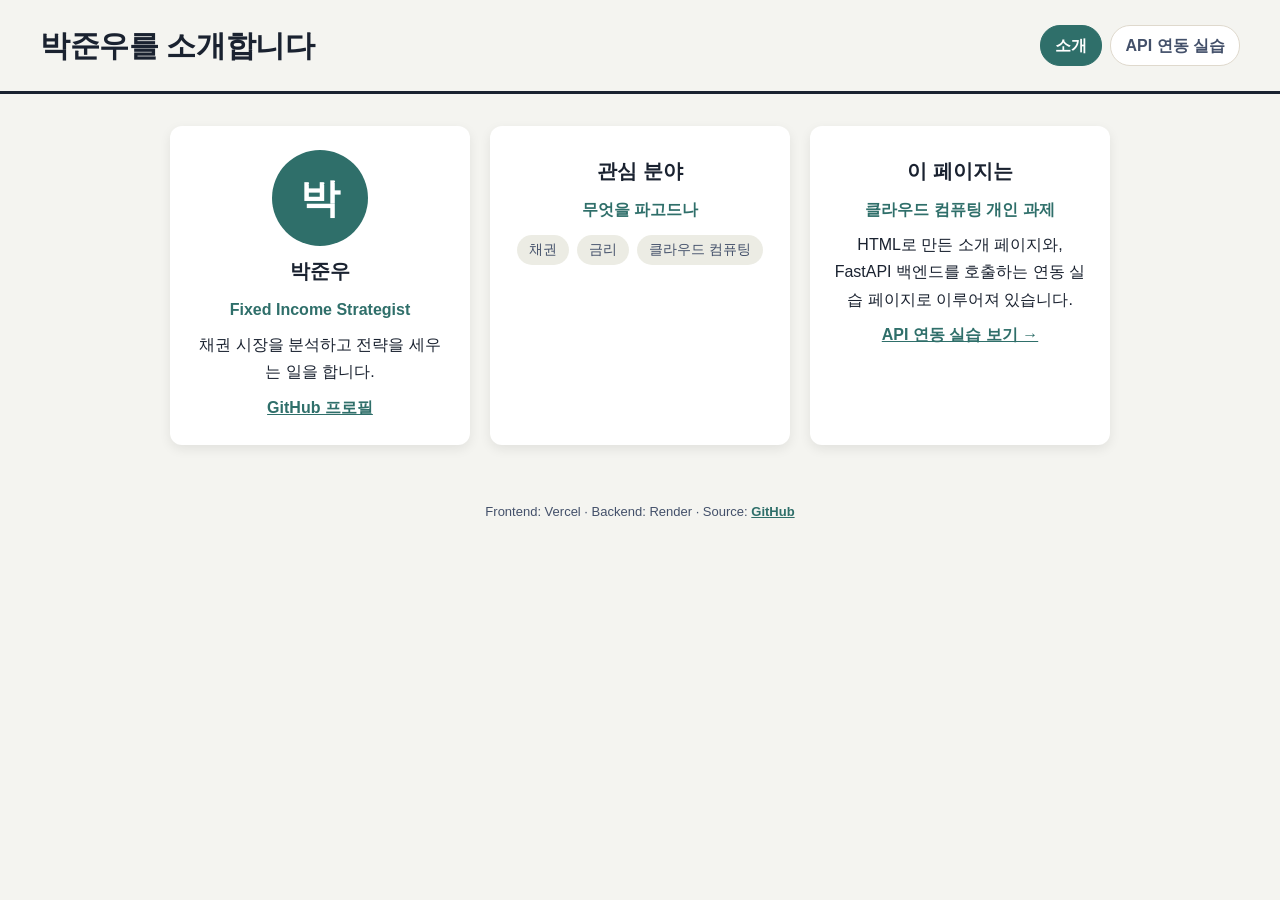
==== frontend/index.html @ 75bd5c44 "feat(frontend): 개인 소개 페이지 - index.html: 헤더·내비게이션, 카드 3장(프로필/관심 분야/페이지 소개) - css/style.css: 두 페이지 공용 " ====
<!DOCTYPE html>
<html lang="ko">
<head>
  <meta charset="UTF-8">
  <meta name="viewport" content="width=device-width, initial-scale=1.0">
  <title>박준우 — 개인 소개</title>
  <meta name="description" content="박준우의 개인 소개 페이지">
  <link rel="stylesheet" href="css/style.css">
</head>
<body>
  <header class="site-header">
    <h1>박준우를 소개합니다</h1>
    <nav aria-label="페이지 이동">
      <a href="index.html" aria-current="page">소개</a>
      <a href="demo.html">API 연동 실습</a>
    </nav>
  </header>

  <!-- TODO: 아래 소개 내용은 모두 임시 문구입니다. 나중에 본인 내용으로 교체하세요. -->
  <main class="cards">

    <article class="card">
      <div class="avatar" aria-hidden="true">박</div>
      <h2>박준우</h2>
      <p class="role">Fixed Income Strategist</p>
      <p>채권 시장을 분석하고 전략을 세우는 일을 합니다.</p>
      <a href="https://github.com/junoopark">GitHub 프로필</a>
    </article>

    <article class="card">
      <h2>관심 분야</h2>
      <p class="role">무엇을 파고드나</p>
      <ul class="tags">
        <li>채권</li>
        <li>금리</li>
        <li>클라우드 컴퓨팅</li>
      </ul>
    </article>

    <article class="card">
      <h2>이 페이지는</h2>
      <p class="role">클라우드 컴퓨팅 개인 과제</p>
      <p>HTML로 만든 소개 페이지와, FastAPI 백엔드를 호출하는 연동 실습 페이지로 이루어져 있습니다.</p>
      <a href="demo.html">API 연동 실습 보기 →</a>
    </article>

  </main>

  <footer class="site-footer">
    <p>Frontend: Vercel · Backend: Render · Source: <a href="https://github.com/junoopark/mypage">GitHub</a></p>
  </footer>
</body>
</html>
---- frontend/css/style.css ----
/* 두 페이지(index.html, demo.html) 공용 스타일 */
* { box-sizing: border-box; margin: 0; }

:root {
  --brand: #2f6f6a;
  --brand-dark: #24564f;
  --bg: #f4f4f0;
  --ink: #1a2230;
  --ink-soft: #43506a;
  --card-bg: #ffffff;
  --line: #dfd9cd;
}

body {
  font-family: "Pretendard", -apple-system, BlinkMacSystemFont, "Malgun Gothic",
               "Apple SD Gothic Neo", "Noto Sans KR", sans-serif;
  background: var(--bg);
  color: var(--ink);
  line-height: 1.7;
}

a { color: var(--brand); font-weight: 600; }
a:hover { color: var(--brand-dark); }

/* 헤더 + 내비게이션 */
.site-header {
  display: flex;
  justify-content: space-between;
  align-items: center;
  flex-wrap: wrap;
  gap: 12px;
  padding: 20px 40px;
  border-bottom: 3px solid var(--ink);
}
.site-header h1 { font-size: clamp(22px, 4vw, 30px); letter-spacing: -0.4px; }
.site-header nav { display: flex; gap: 8px; }
.site-header nav a {
  padding: 6px 14px;
  border-radius: 20px;
  text-decoration: none;
  color: var(--ink-soft);
  border: 1px solid var(--line);
  background: var(--card-bg);
}
.site-header nav a:hover { border-color: var(--brand); color: var(--brand); }
.site-header nav a[aria-current="page"] {
  background: var(--brand);
  border-color: var(--brand);
  color: #fff;
}

/* 카드 */
.cards {
  display: flex;
  gap: 20px;
  flex-wrap: wrap;
  justify-content: center;
  align-items: stretch;
  padding: 32px 20px;
  max-width: 1100px;
  margin: 0 auto;
}
.card {
  background: var(--card-bg);
  border-radius: 12px;
  padding: 24px;
  width: 300px;
  text-align: center;
  box-shadow: 0 4px 12px rgba(0, 0, 0, 0.08);
  transition: transform 0.2s;
}
.card:hover { transform: translateY(-6px); }
.card h2 { font-size: 20px; margin: 4px 0; }
.card p { margin: 8px 0; }
.card .role { color: var(--brand); font-weight: 700; }

/* 프로필 이니셜 아바타 (이미지 없이 원형으로 표시) */
.avatar {
  width: 96px;
  height: 96px;
  margin: 0 auto 8px;
  border-radius: 50%;
  background: var(--brand);
  color: #fff;
  font-size: 40px;
  font-weight: 700;
  display: flex;
  align-items: center;
  justify-content: center;
}

/* 관심 분야 태그 */
.tags {
  list-style: none;
  padding: 0;
  margin-top: 12px;
  display: flex;
  gap: 8px;
  flex-wrap: wrap;
  justify-content: center;
}
.tags li {
  padding: 3px 12px;
  border-radius: 16px;
  background: #ecece4;
  color: var(--ink-soft);
  font-size: 14px;
}

/* 푸터 */
.site-footer {
  text-align: center;
  padding: 24px 20px 40px;
  font-size: 13px;
  color: var(--ink-soft);
}

@media (max-width: 600px) {
  .site-header { padding: 16px 20px; }
  .card { width: 100%; }
}
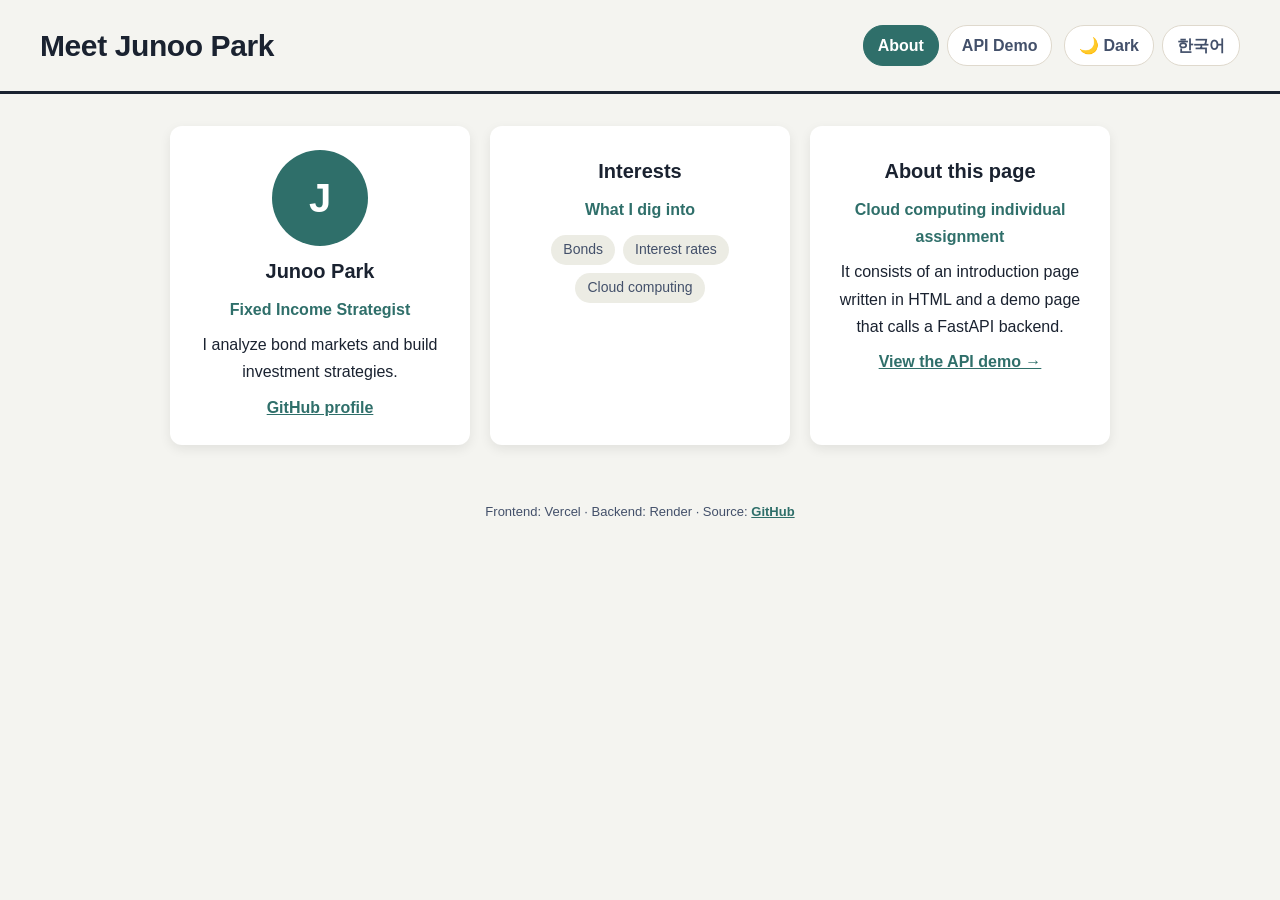
==== commit 3e28673c: "feat(frontend): 다크모드와 한국어/English 전환 - 색상을 CSS 변수(토큰)로 바꾸고 data-theme 로 라이트/다크 전환   (저장된 선택 → OS 설정 " ====
--- a/frontend/index.html
+++ b/frontend/index.html
@@ -3,45 +3,53 @@
 <head>
   <meta charset="UTF-8">
   <meta name="viewport" content="width=device-width, initial-scale=1.0">
-  <title>박준우 — 개인 소개</title>
-  <meta name="description" content="박준우의 개인 소개 페이지">
+  <title data-i18n="index.title">박준우 — 개인 소개</title>
+  <meta name="description" content="박준우의 개인 소개 페이지" data-i18n-attr="content:index.desc">
+  <script src="js/theme-init.js"></script>
   <link rel="stylesheet" href="css/style.css">
 </head>
 <body>
   <header class="site-header">
-    <h1>박준우를 소개합니다</h1>
-    <nav aria-label="페이지 이동">
-      <a href="index.html" aria-current="page">소개</a>
-      <a href="demo.html">API 연동 실습</a>
-    </nav>
+    <h1 data-i18n="index.h1">박준우를 소개합니다</h1>
+    <div class="header-right">
+      <nav aria-label="페이지 이동" data-i18n-attr="aria-label:nav.aria">
+        <a href="index.html" aria-current="page" data-i18n="nav.home">소개</a>
+        <a href="demo.html" data-i18n="nav.demo">API 연동 실습</a>
+      </nav>
+      <div class="controls">
+        <button id="theme-btn" type="button"><span class="ico" aria-hidden="true"></span><span class="lbl"></span></button>
+        <button id="lang-btn" type="button" data-i18n="lang.other" data-i18n-attr="aria-label:lang.aria">EN</button>
+      </div>
+    </div>
   </header>
 
-  <!-- TODO: 아래 소개 내용은 모두 임시 문구입니다. 나중에 본인 내용으로 교체하세요. -->
+  <!-- TODO: 아래 소개 내용은 모두 임시 문구입니다. 나중에 본인 내용으로 교체하세요.
+       (한국어는 이 파일에, English 는 js/i18n.js 에 있습니다.) -->
   <main class="cards">
 
     <article class="card">
-      <div class="avatar" aria-hidden="true">박</div>
-      <h2>박준우</h2>
+      <div class="avatar" aria-hidden="true" data-i18n="index.avatar">박</div>
+      <h2 data-i18n="index.name">박준우</h2>
       <p class="role">Fixed Income Strategist</p>
-      <p>채권 시장을 분석하고 전략을 세우는 일을 합니다.</p>
-      <a href="https://github.com/junoopark">GitHub 프로필</a>
+      <p data-i18n="index.intro">채권 시장을 분석하고 전략을 세우는 일을 합니다.</p>
+      <a href="https://github.com/junoopark" data-i18n="index.github">GitHub 프로필</a>
     </article>
 
     <article class="card">
-      <h2>관심 분야</h2>
-      <p class="role">무엇을 파고드나</p>
+      <h2 data-i18n="index.interests.title">관심 분야</h2>
+      <p class="role" data-i18n="index.interests.sub">무엇을 파고드나</p>
       <ul class="tags">
-        <li>채권</li>
-        <li>금리</li>
-        <li>클라우드 컴퓨팅</li>
+        <li data-i18n="index.interests.bond">채권</li>
+        <li data-i18n="index.interests.rate">금리</li>
+        <li data-i18n="index.interests.cloud">클라우드 컴퓨팅</li>
       </ul>
     </article>
 
     <article class="card">
-      <h2>이 페이지는</h2>
-      <p class="role">클라우드 컴퓨팅 개인 과제</p>
-      <p>HTML로 만든 소개 페이지와, FastAPI 백엔드를 호출하는 연동 실습 페이지로 이루어져 있습니다.</p>
-      <a href="demo.html">API 연동 실습 보기 →</a>
+      <h2 data-i18n="index.about.title">이 페이지는</h2>
+      <p class="role" data-i18n="index.about.sub">클라우드 컴퓨팅 개인 과제</p>
+      <p data-i18n="index.about.text">HTML로 만든 소개 페이지와, FastAPI 백엔드를 호출하는 연동 실습 페이지로 이루어져 있습니다.</p>
+      <a href="demo.html" data-i18n="index.about.link">API 연동 실습 보기 →</a>
     </article>
 
   </main>
@@ -49,5 +57,8 @@
   <footer class="site-footer">
     <p>Frontend: Vercel · Backend: Render · Source: <a href="https://github.com/junoopark/mypage">GitHub</a></p>
   </footer>
+
+  <script src="js/i18n.js"></script>
+  <script src="js/main.js"></script>
 </body>
 </html>
--- a/frontend/css/style.css
+++ b/frontend/css/style.css
@@ -1,14 +1,52 @@
 /* 두 페이지(index.html, demo.html) 공용 스타일 */
 * { box-sizing: border-box; margin: 0; }
 
+/* ── 색상 토큰: 라이트(기본) ─────────────────────────── */
 :root {
-  --brand: #2f6f6a;
-  --brand-dark: #24564f;
+  color-scheme: light;
   --bg: #f4f4f0;
   --ink: #1a2230;
   --ink-soft: #43506a;
   --card-bg: #ffffff;
   --line: #dfd9cd;
+  --brand: #2f6f6a;
+  --brand-hover: #24564f;
+  --on-brand: #ffffff;       /* brand 색 배경 위의 글자색 */
+  --chip-bg: #ecece4;
+  --chip-hover: #dfdfd4;
+  --input-bg: #ffffff;
+  --shadow: rgba(0, 0, 0, 0.08);
+  --loading-bg: #fdf3e7;
+  --loading-line: #e0a86a;
+  --ok-bg: #eef4f3;
+  --err-bg: #fbe9e3;
+  --err-line: #b4532a;
+  --err-ink: #7a2f12;
+  --out-bg: #12161f;
+}
+
+/* ── 색상 토큰: 다크 (theme-init.js / main.js 가 data-theme 을 정한다) ── */
+:root[data-theme="dark"] {
+  color-scheme: dark;
+  --bg: #12151a;
+  --ink: #e8eaee;
+  --ink-soft: #a3adbd;
+  --card-bg: #1c2128;
+  --line: #333b47;
+  --brand: #6cc4bb;
+  --brand-hover: #8fd6cf;
+  --on-brand: #0d1a19;
+  --chip-bg: #2a313c;
+  --chip-hover: #364050;
+  --input-bg: #12151a;
+  --shadow: rgba(0, 0, 0, 0.45);
+  --loading-bg: #33291a;
+  --loading-line: #b8874a;
+  --ok-bg: #17302d;
+  --err-bg: #3a1f18;
+  --err-line: #e08a6a;
+  --err-ink: #f5c6b5;
+  --out-bg: #0a0d12;
 }
 
 body {
@@ -17,12 +55,13 @@
   background: var(--bg);
   color: var(--ink);
   line-height: 1.7;
+  transition: background-color 0.2s, color 0.2s;
 }
 
 a { color: var(--brand); font-weight: 600; }
-a:hover { color: var(--brand-dark); }
-
-/* 헤더 + 내비게이션 */
+a:hover { color: var(--brand-hover); }
+
+/* 헤더 + 내비게이션 + 테마/언어 버튼 */
 .site-header {
   display: flex;
   justify-content: space-between;
@@ -33,20 +72,35 @@
   border-bottom: 3px solid var(--ink);
 }
 .site-header h1 { font-size: clamp(22px, 4vw, 30px); letter-spacing: -0.4px; }
+.header-right { display: flex; align-items: center; gap: 12px; flex-wrap: wrap; }
 .site-header nav { display: flex; gap: 8px; }
-.site-header nav a {
+.site-header nav a,
+.controls button {
   padding: 6px 14px;
   border-radius: 20px;
   text-decoration: none;
   color: var(--ink-soft);
   border: 1px solid var(--line);
   background: var(--card-bg);
-}
-.site-header nav a:hover { border-color: var(--brand); color: var(--brand); }
+  font: inherit;
+  font-weight: 600;
+  line-height: 1.7;
+  cursor: pointer;
+}
+.site-header nav a:hover,
+.controls button:hover { border-color: var(--brand); color: var(--brand); background: var(--card-bg); }
 .site-header nav a[aria-current="page"] {
   background: var(--brand);
   border-color: var(--brand);
-  color: #fff;
+  color: var(--on-brand);
+}
+.controls { display: flex; gap: 8px; }
+.controls .ico { margin-right: 4px; }
+
+/* 키보드 이동 시 포커스 표시 */
+a:focus-visible, button:focus-visible, input:focus-visible, textarea:focus-visible {
+  outline: 2px solid var(--brand);
+  outline-offset: 2px;
 }
 
 /* 카드 */
@@ -66,8 +120,8 @@
   padding: 24px;
   width: 300px;
   text-align: center;
-  box-shadow: 0 4px 12px rgba(0, 0, 0, 0.08);
-  transition: transform 0.2s;
+  box-shadow: 0 4px 12px var(--shadow);
+  transition: transform 0.2s, background-color 0.2s;
 }
 .card:hover { transform: translateY(-6px); }
 .card h2 { font-size: 20px; margin: 4px 0; }
@@ -81,7 +135,7 @@
   margin: 0 auto 8px;
   border-radius: 50%;
   background: var(--brand);
-  color: #fff;
+  color: var(--on-brand);
   font-size: 40px;
   font-weight: 700;
   display: flex;
@@ -102,10 +156,106 @@
 .tags li {
   padding: 3px 12px;
   border-radius: 16px;
-  background: #ecece4;
+  background: var(--chip-bg);
   color: var(--ink-soft);
   font-size: 14px;
 }
+
+/* ── API 연동 실습 페이지 (demo.html) ─────────────────── */
+.page { max-width: 760px; margin: 0 auto; padding: 28px 20px 8px; }
+.lead { margin-bottom: 8px; }
+.endpoint { font-size: 14px; color: var(--ink-soft); word-break: break-all; }
+code {
+  font-family: "JetBrains Mono", Consolas, monospace;
+  background: var(--chip-bg);
+  padding: 1px 6px;
+  border-radius: 5px;
+  font-size: 0.9em;
+}
+
+.status {
+  position: sticky;
+  top: 0;
+  z-index: 1;
+  margin: 16px 0;
+  padding: 10px 14px;
+  border-radius: 8px;
+  border-left: 4px solid var(--line);
+  background: var(--card-bg);
+  font-size: 14px;
+}
+.status.loading { border-color: var(--loading-line); background: var(--loading-bg); }
+.status.ok      { border-color: var(--brand); background: var(--ok-bg); }
+.status.error   { border-color: var(--err-line); background: var(--err-bg); color: var(--err-ink); }
+
+.panel {
+  background: var(--card-bg);
+  border-radius: 12px;
+  padding: 20px 24px;
+  margin: 16px 0;
+  box-shadow: 0 4px 12px var(--shadow);
+  transition: background-color 0.2s;
+}
+.panel h2 { font-size: 18px; margin-bottom: 12px; }
+.method {
+  margin-left: 6px;
+  font-family: "JetBrains Mono", Consolas, monospace;
+  font-size: 12px;
+  font-weight: 600;
+  color: var(--brand);
+  background: var(--ok-bg);
+  padding: 2px 8px;
+  border-radius: 6px;
+  white-space: nowrap;
+}
+
+.panel button, .panel form button {
+  font: inherit;
+  font-weight: 600;
+  padding: 8px 18px;
+  border: 0;
+  border-radius: 8px;
+  background: var(--brand);
+  color: var(--on-brand);
+  cursor: pointer;
+}
+.panel button:hover { background: var(--brand-hover); }
+.panel button.secondary { background: var(--chip-bg); color: var(--ink); }
+.panel button.secondary:hover { background: var(--chip-hover); }
+
+.out {
+  margin-top: 12px;
+  padding: 12px 14px;
+  background: var(--out-bg);
+  color: #e6e6e6;
+  border-radius: 9px;
+  font-family: "JetBrains Mono", Consolas, monospace;
+  font-size: 13px;
+  line-height: 1.6;
+  overflow-x: auto;
+  white-space: pre-wrap;
+}
+
+form label { display: block; margin: 10px 0 4px; font-size: 14px; font-weight: 600; }
+form input, form textarea {
+  width: 100%;
+  font: inherit;
+  padding: 8px 10px;
+  border: 1px solid var(--line);
+  border-radius: 8px;
+  background: var(--input-bg);
+  color: var(--ink);
+}
+form input:focus, form textarea:focus { border-color: var(--brand); }
+form .row { display: flex; gap: 8px; margin-top: 12px; }
+
+.guestbook { list-style: none; padding: 0; margin-top: 16px; }
+.guestbook li { padding: 12px 0; border-top: 1px solid var(--line); }
+.guestbook .gb-head { display: flex; justify-content: space-between; gap: 8px; flex-wrap: wrap; }
+.guestbook time { font-size: 12px; color: var(--ink-soft); }
+.guestbook p { margin: 4px 0 0; word-break: break-word; }
+.guestbook .empty { color: var(--ink-soft); text-align: center; }
+.hint { margin-top: 12px; font-size: 13px; color: var(--ink-soft); }
 
 /* 푸터 */
 .site-footer {
@@ -119,3 +269,7 @@
   .site-header { padding: 16px 20px; }
   .card { width: 100%; }
 }
+
+@media (prefers-reduced-motion: reduce) {
+  * { transition: none !important; }
+}
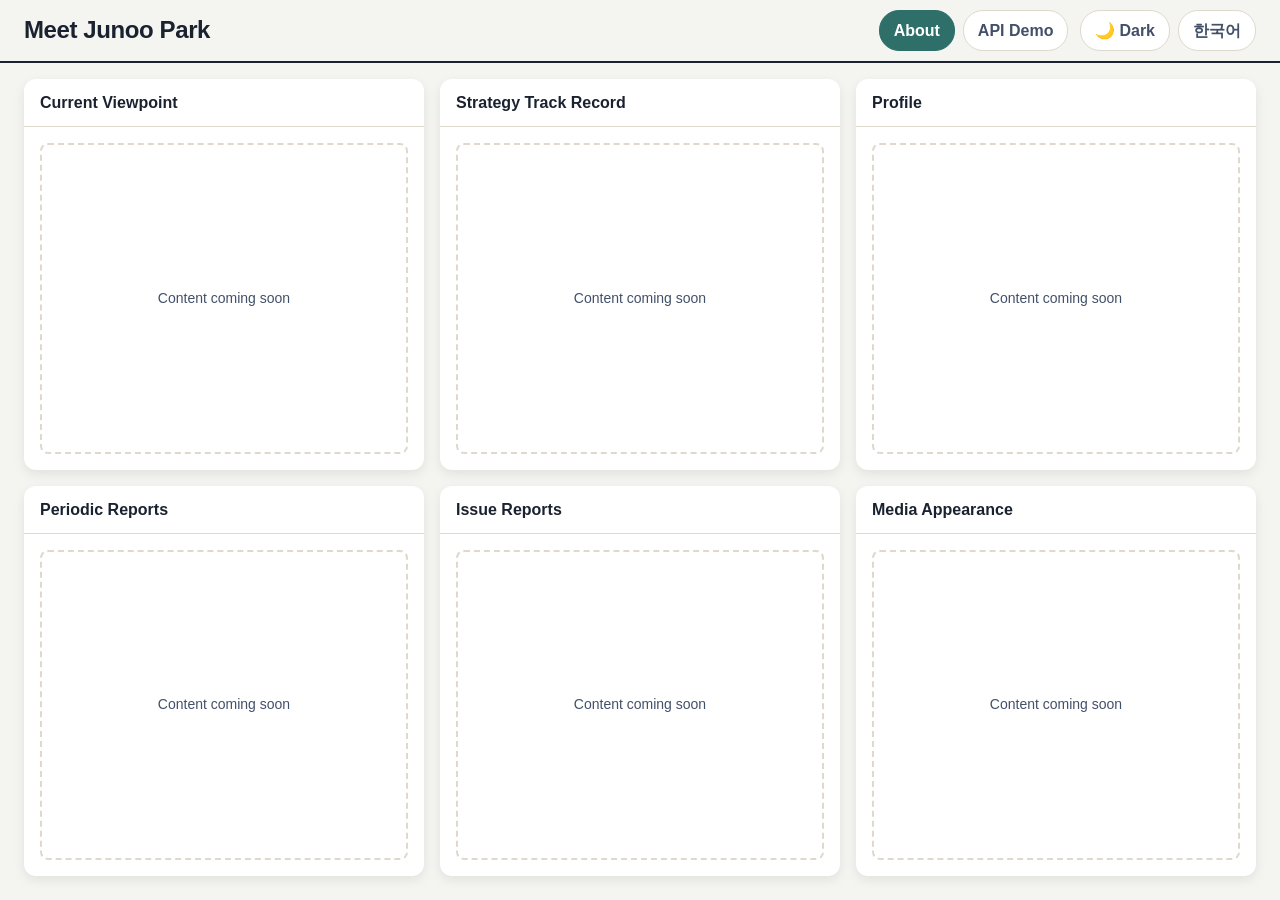
==== commit 125f0200: "feat(frontend): 소개 페이지 3x2 타일 틀과 DB 폴더 구조 - index.html: 한 화면에 담기는 6개 타일 틀 (식별자 viewpoint/strategy/  " ====
--- a/frontend/index.html
+++ b/frontend/index.html
@@ -8,7 +8,7 @@
   <script src="js/theme-init.js"></script>
   <link rel="stylesheet" href="css/style.css">
 </head>
-<body>
+<body class="frame">
   <header class="site-header">
     <h1 data-i18n="index.h1">박준우를 소개합니다</h1>
     <div class="header-right">
@@ -23,40 +23,46 @@
     </div>
   </header>
 
-  <!-- TODO: 아래 소개 내용은 모두 임시 문구입니다. 나중에 본인 내용으로 교체하세요.
-       (한국어는 이 파일에, English 는 js/i18n.js 에 있습니다.) -->
-  <main class="cards">
+  <!--
+    한 화면에 담기는 3 x 2 타일 틀. 내용은 아직 비어 있다.
+    - 타일 식별자: viewpoint · strategy · profile · reports · issues · media (좌상단부터 가로 순서)
+    - 각 타일의 본문은 <div class="tile-body" data-tile="식별자"> 안에 채운다.
+    - 나중에 DB 데이터를 불러오는 경우에도 data-tile 요소를 렌더링 대상으로 쓴다.
+    - 제목·문구는 한국어는 여기, English 는 js/i18n.js 의 tile.<식별자>.* 키에 둔다.
+  -->
+  <main class="tiles">
 
-    <article class="card">
-      <div class="avatar" aria-hidden="true" data-i18n="index.avatar">박</div>
-      <h2 data-i18n="index.name">박준우</h2>
-      <p class="role">Fixed Income Strategist</p>
-      <p data-i18n="index.intro">채권 시장을 분석하고 전략을 세우는 일을 합니다.</p>
-      <a href="https://github.com/junoopark" data-i18n="index.github">GitHub 프로필</a>
-    </article>
+    <section class="tile" id="tile-viewpoint" aria-labelledby="tile-viewpoint-title">
+      <header class="tile-head"><h2 id="tile-viewpoint-title" data-i18n="tile.viewpoint.title">매크로 및 금리 전망</h2></header>
+      <div class="tile-body" data-tile="viewpoint"><p class="tile-placeholder" data-i18n="tile.placeholder">내용 준비 중</p></div>
+    </section>
 
-    <article class="card">
-      <h2 data-i18n="index.interests.title">관심 분야</h2>
-      <p class="role" data-i18n="index.interests.sub">무엇을 파고드나</p>
-      <ul class="tags">
-        <li data-i18n="index.interests.bond">채권</li>
-        <li data-i18n="index.interests.rate">금리</li>
-        <li data-i18n="index.interests.cloud">클라우드 컴퓨팅</li>
-      </ul>
-    </article>
+    <section class="tile" id="tile-strategy" aria-labelledby="tile-strategy-title">
+      <header class="tile-head"><h2 id="tile-strategy-title" data-i18n="tile.strategy.title">투자 전략 히스토리</h2></header>
+      <div class="tile-body" data-tile="strategy"><p class="tile-placeholder" data-i18n="tile.placeholder">내용 준비 중</p></div>
+    </section>
 
-    <article class="card">
-      <h2 data-i18n="index.about.title">이 페이지는</h2>
-      <p class="role" data-i18n="index.about.sub">클라우드 컴퓨팅 개인 과제</p>
-      <p data-i18n="index.about.text">HTML로 만든 소개 페이지와, FastAPI 백엔드를 호출하는 연동 실습 페이지로 이루어져 있습니다.</p>
-      <a href="demo.html" data-i18n="index.about.link">API 연동 실습 보기 →</a>
-    </article>
+    <section class="tile" id="tile-profile" aria-labelledby="tile-profile-title">
+      <header class="tile-head"><h2 id="tile-profile-title" data-i18n="tile.profile.title">프로필</h2></header>
+      <div class="tile-body" data-tile="profile"><p class="tile-placeholder" data-i18n="tile.placeholder">내용 준비 중</p></div>
+    </section>
+
+    <section class="tile" id="tile-reports" aria-labelledby="tile-reports-title">
+      <header class="tile-head"><h2 id="tile-reports-title" data-i18n="tile.reports.title">정기 보고서</h2></header>
+      <div class="tile-body" data-tile="reports"><p class="tile-placeholder" data-i18n="tile.placeholder">내용 준비 중</p></div>
+    </section>
+
+    <section class="tile" id="tile-issues" aria-labelledby="tile-issues-title">
+      <header class="tile-head"><h2 id="tile-issues-title" data-i18n="tile.issues.title">이슈 보고서</h2></header>
+      <div class="tile-body" data-tile="issues"><p class="tile-placeholder" data-i18n="tile.placeholder">내용 준비 중</p></div>
+    </section>
+
+    <section class="tile" id="tile-media" aria-labelledby="tile-media-title">
+      <header class="tile-head"><h2 id="tile-media-title" data-i18n="tile.media.title">언론/방송</h2></header>
+      <div class="tile-body" data-tile="media"><p class="tile-placeholder" data-i18n="tile.placeholder">내용 준비 중</p></div>
+    </section>
 
   </main>
-
-  <footer class="site-footer">
-    <p>Frontend: Vercel · Backend: Render · Source: <a href="https://github.com/junoopark/mypage">GitHub</a></p>
-  </footer>
 
   <script src="js/i18n.js"></script>
   <script src="js/main.js"></script>
--- a/frontend/css/style.css
+++ b/frontend/css/style.css
@@ -265,6 +265,63 @@
   color: var(--ink-soft);
 }
 
+/* ── 소개 페이지 틀: 한 화면에 3 x 2 타일 (index.html, body.frame) ── */
+body.frame {
+  height: 100vh;
+  height: 100dvh;            /* 모바일 주소창을 뺀 실제 화면 높이 */
+  display: flex;
+  flex-direction: column;
+  overflow: hidden;          /* 페이지 자체는 스크롤하지 않는다 */
+}
+.frame .site-header { flex: none; padding: 10px 24px; border-bottom-width: 2px; }
+.frame .site-header h1 { font-size: clamp(18px, 2.4vw, 24px); }
+
+.tiles {
+  flex: 1;
+  min-height: 0;             /* flex 자식이 내용 때문에 화면 밖으로 밀려나지 않게 한다 */
+  display: grid;
+  grid-template-columns: repeat(3, minmax(0, 1fr));
+  grid-template-rows: repeat(2, minmax(0, 1fr));
+  gap: 16px;
+  padding: 16px 24px 24px;
+}
+.tile {
+  min-height: 0;
+  display: flex;
+  flex-direction: column;
+  overflow: hidden;
+  background: var(--card-bg);
+  border-radius: 12px;
+  box-shadow: 0 4px 12px var(--shadow);
+  transition: background-color 0.2s;
+}
+.tile-head { flex: none; padding: 10px 16px; border-bottom: 1px solid var(--line); }
+.tile-head h2 { font-size: 16px; }
+.tile-body { flex: 1; min-height: 0; overflow: auto; padding: 16px; }   /* 내용이 넘치면 타일 안에서만 스크롤 */
+.tile-placeholder {
+  height: 100%;
+  min-height: 60px;
+  display: grid;
+  place-items: center;
+  border: 2px dashed var(--line);
+  border-radius: 8px;
+  color: var(--ink-soft);
+  font-size: 14px;
+}
+
+/* 화면이 낮으면(가로 모드 휴대폰 등) 억지로 맞추지 않고 스크롤을 허용한다 */
+@media (max-height: 520px) {
+  body.frame { height: auto; overflow: auto; }
+  .tiles { grid-template-rows: repeat(2, minmax(220px, 1fr)); }
+}
+
+/* 좁은 화면(휴대폰): 3 x 2 는 읽기 어려워 1열로 쌓고, 페이지를 스크롤한다 */
+@media (max-width: 720px) {
+  body.frame { height: auto; overflow: auto; }
+  .tiles { grid-template-columns: 1fr; grid-template-rows: none; grid-auto-rows: minmax(200px, auto); padding: 12px 16px 20px; }
+  .frame .site-header { padding: 10px 16px; }
+}
+
 @media (max-width: 600px) {
   .site-header { padding: 16px 20px; }
   .card { width: 100%; }
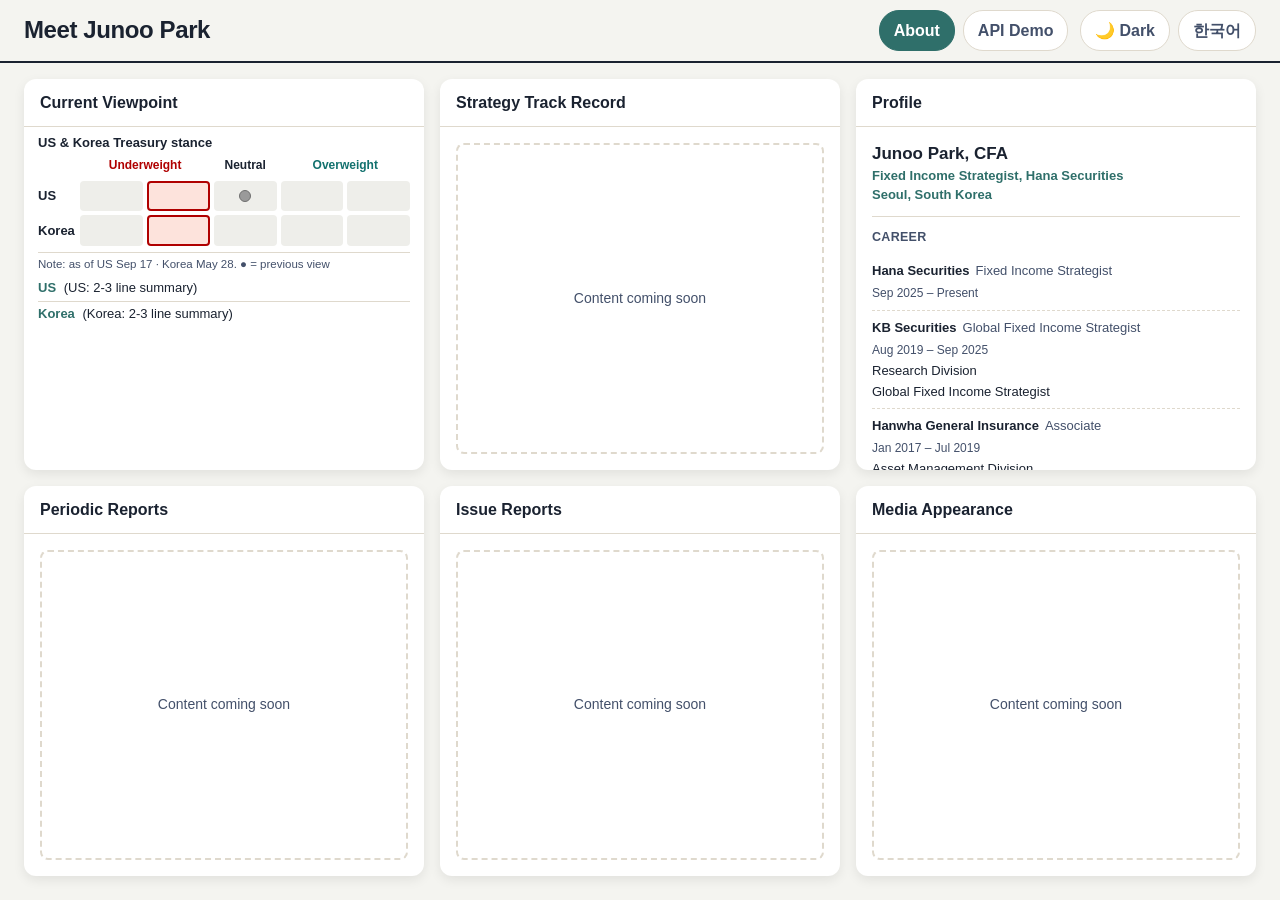
==== commit d044e4db: "feat(frontend): 매크로 및 금리 전망 · 프로필 타일 구현 매크로 및 금리 전망 (viewpoint) - 한미 국채 투자의견(-2~+2)을 표로 시각화, 시장별 자기 " ====
--- a/frontend/index.html
+++ b/frontend/index.html
@@ -66,5 +66,7 @@
 
   <script src="js/i18n.js"></script>
   <script src="js/main.js"></script>
+  <script src="js/viewpoint.js"></script>
+  <script src="js/profile.js"></script>
 </body>
 </html>
--- a/frontend/css/style.css
+++ b/frontend/css/style.css
@@ -23,6 +23,12 @@
   --err-line: #b4532a;
   --err-ink: #7a2f12;
   --out-bg: #12161f;
+  /* 투자의견 표: 축소(빨강) · 중립(회색) · 확대(청록) */
+  --neg: #b00000;  --neg-soft: #fde3dc;  --neg-strong: #ee9a8a;
+  --pos: #12716e;  --pos-soft: #d5eeec;  --pos-strong: #7cc9c4;
+  --neu: #4a5568;  --neu-soft: #e6e8ec;
+  --cell-bg: #eeeeea;
+  --dot: #9a9a9a;  --dot-line: #6f6f6f;
 }
 
 /* ── 색상 토큰: 다크 (theme-init.js / main.js 가 data-theme 을 정한다) ── */
@@ -47,6 +53,11 @@
   --err-line: #e08a6a;
   --err-ink: #f5c6b5;
   --out-bg: #0a0d12;
+  --neg: #ff8f7f;  --neg-soft: #47231e;  --neg-strong: #9a4437;
+  --pos: #62d3cb;  --pos-soft: #143735;  --pos-strong: #23736d;
+  --neu: #b7c0cf;  --neu-soft: #333b47;
+  --cell-bg: #2a313c;
+  --dot: #8b95a5;  --dot-line: #c2cad6;
 }
 
 body {
@@ -309,6 +320,96 @@
   font-size: 14px;
 }
 
+/* ── 「매크로 및 금리 전망」 타일 ─────────────────────── */
+.sr-only {                   /* 화면에는 안 보이고 스크린 리더만 읽는 글자 */
+  position: absolute;
+  width: 1px;
+  height: 1px;
+  overflow: hidden;
+  clip-path: inset(50%);
+  white-space: nowrap;
+}
+.tile-body[data-tile="viewpoint"] { display: flex; flex-direction: column; overflow: hidden; padding: 8px 14px 10px; }
+.viewpoint { flex: 1; min-height: 0; display: flex; flex-direction: column; gap: 2px; }
+.vp-title { flex: none; font-size: 13px; line-height: 1.3; }
+
+/* 투자의견 표: 열 5개(적극축소·축소·중립·확대·적극확대) x 행 2개(미국·한국) */
+/* border-spacing 이 표 바깥 가장자리에도 생기므로, 좌우로 같은 만큼 넓혀 다른 내용과 줄을 맞춘다 */
+.opinion { flex: none; table-layout: fixed; border-collapse: separate; border-spacing: 4px; margin: 0 -4px; width: calc(100% + 8px); }
+.opinion th, .opinion td { padding: 0; }
+.opinion thead th { font-size: 12px; font-weight: 700; text-align: center; line-height: 1.2; }
+.opinion thead th:first-child { width: 3.2em; }
+.opinion .group.neg { color: var(--neg); }
+.opinion .group.neu { color: var(--ink); }
+.opinion .group.pos { color: var(--pos); }
+.opinion .market { font-size: 13px; font-weight: 700; text-align: left; white-space: nowrap; }
+.opinion td {
+  position: relative;
+  height: clamp(20px, 3.4vh, 34px);
+  background: var(--cell-bg);
+  border: 2px solid transparent;
+  border-radius: 4px;
+}
+/* 현재 전망: 색 + 테두리. 적극(±2)은 채움을 더 진하게 */
+.opinion td.current.neg { border-color: var(--neg); background: var(--neg-soft); }
+.opinion td.current.pos { border-color: var(--pos); background: var(--pos-soft); }
+.opinion td.current.neu { border-color: var(--neu); background: var(--neu-soft); }
+.opinion td.current.neg.strong { background: var(--neg-strong); }
+.opinion td.current.pos.strong { background: var(--pos-strong); }
+/* 직전 전망: 회색 원 */
+.opinion .prev-dot {
+  position: absolute;
+  inset: 0;
+  margin: auto;
+  width: 12px;
+  height: 12px;
+  border-radius: 50%;
+  background: var(--dot);
+  border: 1px solid var(--dot-line);
+}
+.vp-note { flex: none; font-size: 11.5px; color: var(--ink-soft); border-top: 1px solid var(--line); padding-top: 3px; line-height: 1.4; }
+
+/* 시장별 핵심 코멘트: 표는 고정, 이 목록만 넘치면 타일 안에서 스크롤 */
+.comments { list-style: none; margin: 2px 0 0; padding: 0; flex: 1; min-height: 0; overflow: auto; font-size: 13px; line-height: 1.45; }
+.comments li { padding: 3px 0; border-top: 1px solid var(--line); }
+.comments li:first-child { border-top: 0; }
+.comments strong { margin-right: 4px; color: var(--brand); }
+
+/* ── 「프로필」 타일 ───────────────────────────────────── */
+/* 표(viewpoint)와 달리 내용이 길어질 수 있어, 일반 .tile-body 규칙대로
+   타일 전체가 세로로 스크롤된다(별도 overflow 규칙을 두지 않는다). */
+.profile-name { font-size: 17px; line-height: 1.3; }
+.profile-name p { margin: 0; }
+.profile-title { margin-top: 2px; font-size: 13px; font-weight: 700; color: var(--brand); line-height: 1.4; }
+.profile-title p { margin: 0; }
+.profile-bio { margin-top: 6px; font-size: 13px; line-height: 1.5; color: var(--ink-soft); }
+.profile-bio p { margin: 0; }
+.profile-bio p + p { margin-top: 2px; }
+
+.profile-section { margin-top: 12px; padding-top: 10px; border-top: 1px solid var(--line); }
+.profile-section h4 { font-size: 12.5px; font-weight: 700; letter-spacing: 0.3px; color: var(--ink-soft); text-transform: uppercase; }
+
+.profile-list { list-style: none; padding: 0; margin: 6px 0 0; font-size: 13px; }
+.profile-list li { padding: 6px 0; }
+.profile-list li + li { border-top: 1px dashed var(--line); }
+.pl-head { display: flex; flex-wrap: wrap; align-items: baseline; gap: 6px; }
+.pl-sub { color: var(--ink-soft); }
+.pl-period { margin: 1px 0 0; font-size: 12px; color: var(--ink-soft); }
+.pl-desc { margin: 2px 0 0; line-height: 1.45; }
+
+.profile-links { list-style: none; padding: 0; margin: 6px 0 0; display: flex; gap: 8px; flex-wrap: wrap; }
+.profile-links a {
+  display: inline-block;
+  padding: 3px 12px;
+  border-radius: 16px;
+  background: var(--chip-bg);
+  color: var(--ink);
+  font-size: 13px;
+  font-weight: 600;
+  text-decoration: none;
+}
+.profile-links a:hover { background: var(--chip-hover); color: var(--brand); }
+
 /* 화면이 낮으면(가로 모드 휴대폰 등) 억지로 맞추지 않고 스크롤을 허용한다 */
 @media (max-height: 520px) {
   body.frame { height: auto; overflow: auto; }
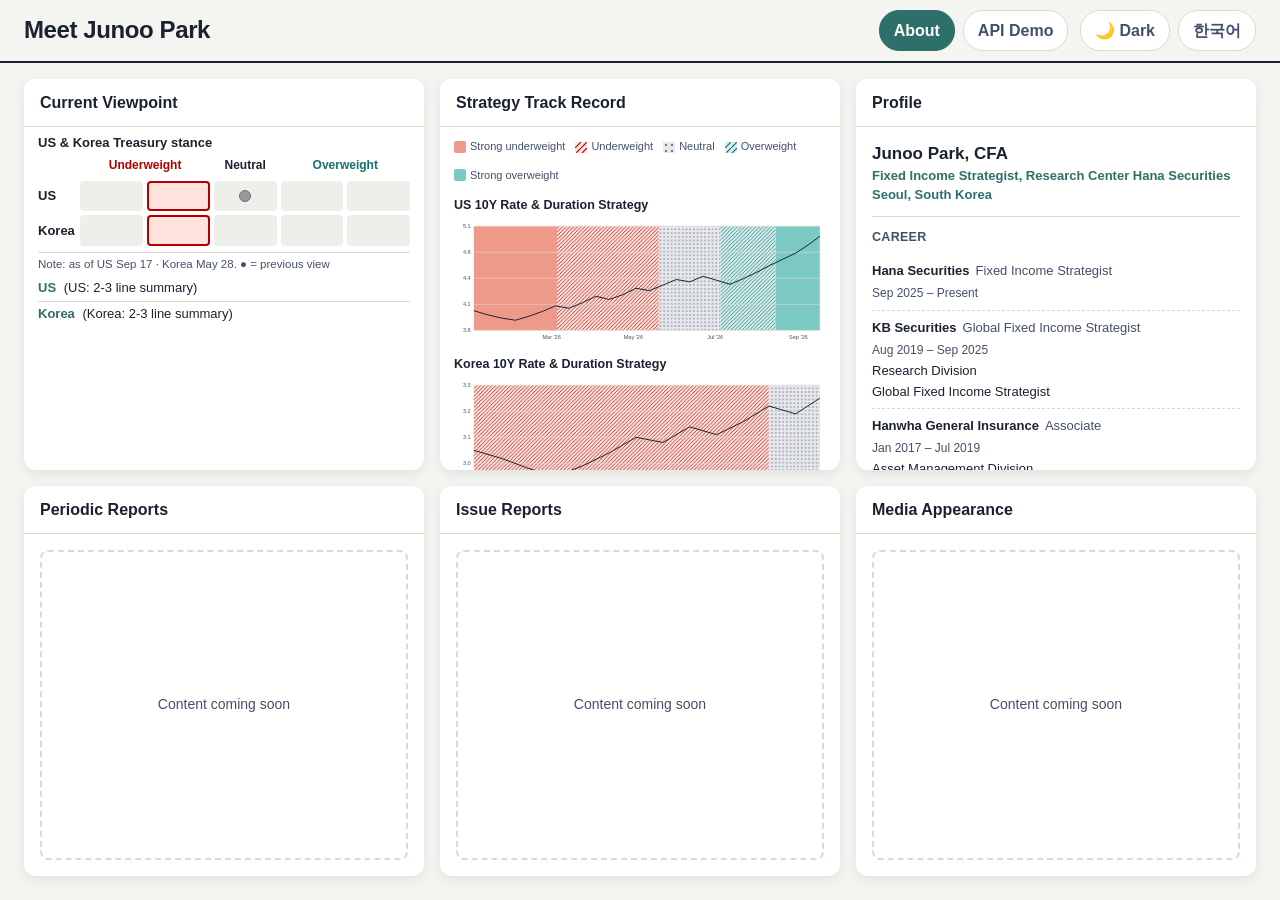
==== commit 9ba49117: "feat(frontend): 투자 전략 히스토리 타일 — 금리 차트 + 투자의견 음영/툴팁 시장별(미국/한국) 10년 금리 라인차트에 투자의견 구간을 배경 음영(색+무늬)으로 표시" ====
--- a/frontend/index.html
+++ b/frontend/index.html
@@ -67,6 +67,7 @@
   <script src="js/i18n.js"></script>
   <script src="js/main.js"></script>
   <script src="js/viewpoint.js"></script>
+  <script src="js/strategy.js"></script>
   <script src="js/profile.js"></script>
 </body>
 </html>
--- a/frontend/css/style.css
+++ b/frontend/css/style.css
@@ -375,6 +375,38 @@
 .comments li:first-child { border-top: 0; }
 .comments strong { margin-right: 4px; color: var(--brand); }
 
+/* ── 「투자 전략 히스토리」 타일 ───────────────────────── */
+.tile-body[data-tile="strategy"] { display: flex; flex-direction: column; gap: 12px; padding: 10px 14px; }
+.strategy { display: flex; flex-direction: column; gap: 10px; }
+
+.strategy-legend { list-style: none; display: flex; flex-wrap: wrap; gap: 10px; padding: 0; font-size: 11px; color: var(--ink-soft); }
+.strategy-legend li { display: flex; align-items: center; gap: 4px; }
+.strategy-legend .swatch { width: 12px; height: 12px; border-radius: 2px; flex: none; overflow: hidden; }
+
+.strategy-chart h3 { font-size: 12.5px; font-weight: 700; margin-bottom: 4px; }
+.strategy-chart-wrap { position: relative; }
+.strategy-svg { display: block; width: 100%; height: auto; aspect-ratio: 600 / 200; }
+.strategy-svg .axis-line { stroke: var(--line); stroke-width: 1; }
+.strategy-svg .axis-label { fill: var(--ink-soft); font-size: 9px; }
+.strategy-svg .rate-line { fill: none; stroke: var(--ink); stroke-width: 1.6; }
+.strategy-svg .hover-line { stroke: var(--ink-soft); stroke-width: 1; stroke-dasharray: 3 2; opacity: 0; pointer-events: none; }
+.strategy-svg .hover-dot { fill: var(--card-bg); stroke: var(--ink); stroke-width: 1.6; opacity: 0; pointer-events: none; }
+
+.strategy-tooltip {
+  position: absolute;
+  pointer-events: none;
+  opacity: 0;
+  transform: translate(-50%, -130%);
+  background: var(--card-bg);
+  border: 1px solid var(--line);
+  border-radius: 6px;
+  padding: 4px 8px;
+  font-size: 11.5px;
+  white-space: nowrap;
+  box-shadow: 0 4px 12px var(--shadow);
+  transition: opacity 0.1s;
+}
+
 /* ── 「프로필」 타일 ───────────────────────────────────── */
 /* 표(viewpoint)와 달리 내용이 길어질 수 있어, 일반 .tile-body 규칙대로
    타일 전체가 세로로 스크롤된다(별도 overflow 규칙을 두지 않는다). */
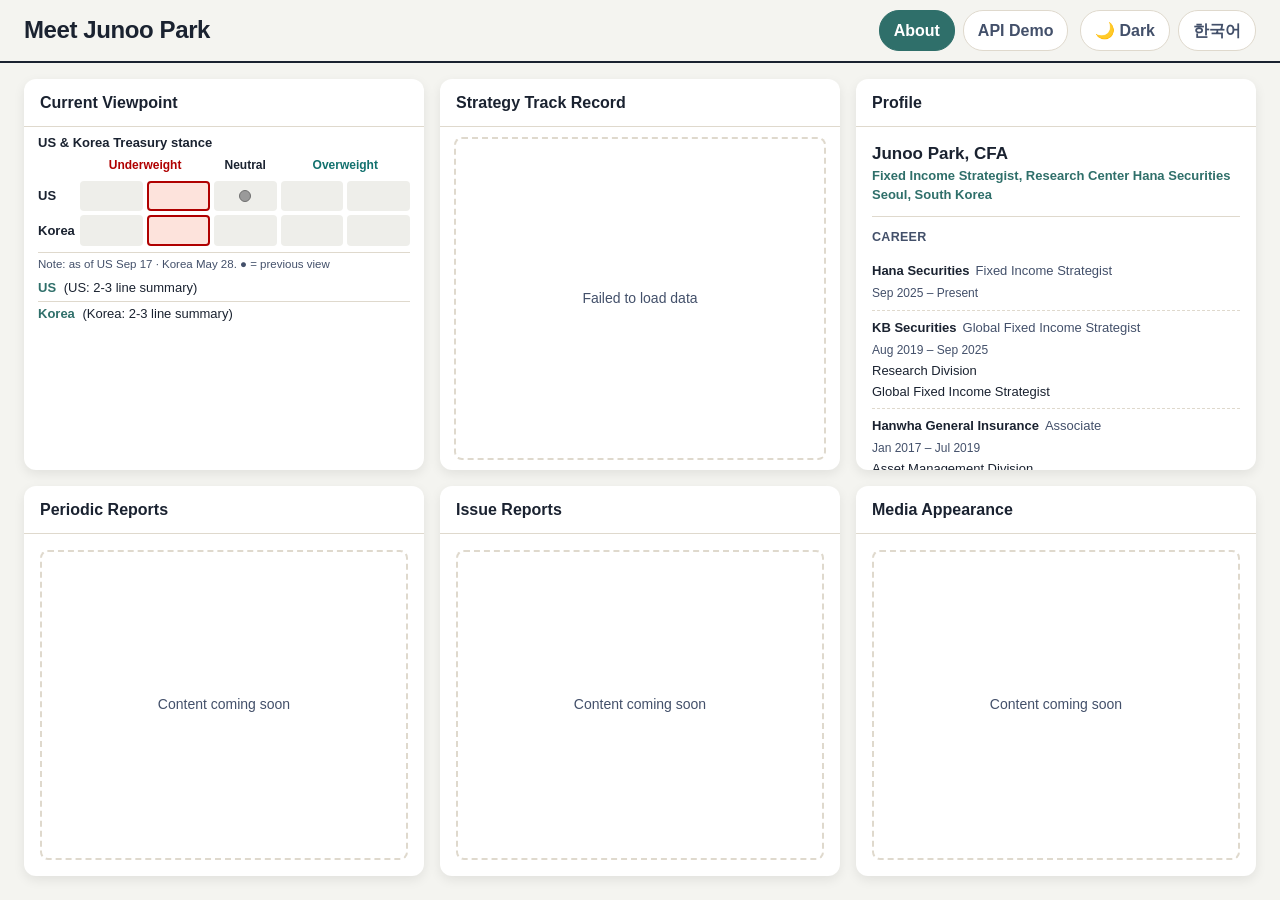
==== commit 69335259: "feat(backend): FRED/ECOS 금리 API 연동 — GET /strategy 미국(FRED)·한국(ECOS) 기준금리·2/3년·10년 금리를 온디맨드로 받아와 12시" ====
--- a/frontend/index.html
+++ b/frontend/index.html
@@ -66,6 +66,7 @@
 
   <script src="js/i18n.js"></script>
   <script src="js/main.js"></script>
+  <script src="js/config.js"></script>
   <script src="js/viewpoint.js"></script>
   <script src="js/strategy.js"></script>
   <script src="js/profile.js"></script>
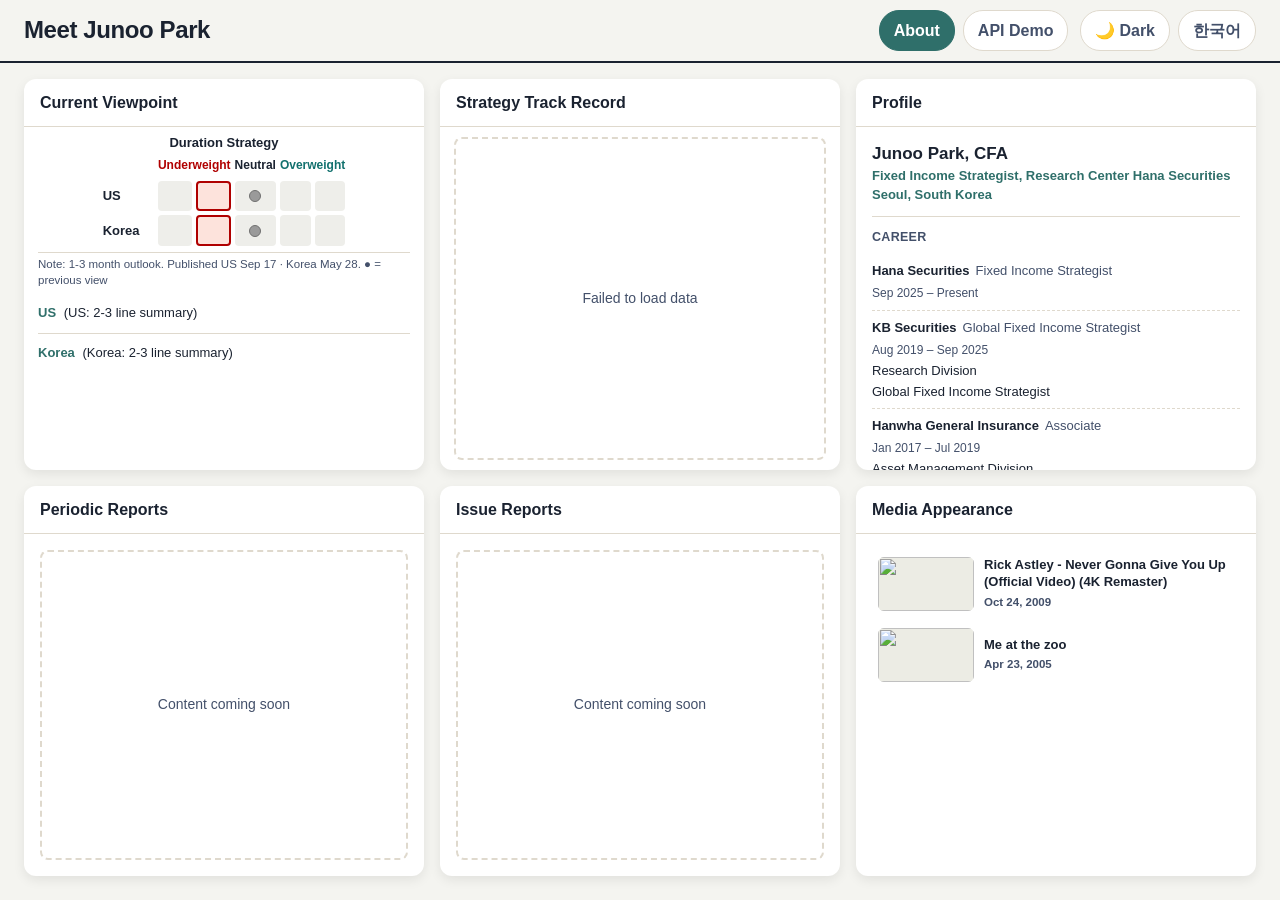
==== commit 1e010398: "feat(frontend): 언론/방송 타일 — 유튜브 URL 만으로 제목·날짜·썸네일 자동 채움 - scripts/build_media.py: database/seed/media" ====
--- a/frontend/index.html
+++ b/frontend/index.html
@@ -70,5 +70,6 @@
   <script src="js/viewpoint.js"></script>
   <script src="js/strategy.js"></script>
   <script src="js/profile.js"></script>
+  <script src="js/media.js"></script>
 </body>
 </html>
--- a/frontend/css/style.css
+++ b/frontend/css/style.css
@@ -331,21 +331,29 @@
 }
 .tile-body[data-tile="viewpoint"] { display: flex; flex-direction: column; overflow: hidden; padding: 8px 14px 10px; }
 .viewpoint { flex: 1; min-height: 0; display: flex; flex-direction: column; gap: 2px; }
-.vp-title { flex: none; font-size: 13px; line-height: 1.3; }
-
-/* 투자의견 표: 열 5개(적극축소·축소·중립·확대·적극확대) x 행 2개(미국·한국) */
-/* border-spacing 이 표 바깥 가장자리에도 생기므로, 좌우로 같은 만큼 넓혀 다른 내용과 줄을 맞춘다 */
-.opinion { flex: none; table-layout: fixed; border-collapse: separate; border-spacing: 4px; margin: 0 -4px; width: calc(100% + 8px); }
+.vp-title { flex: none; font-size: 13px; line-height: 1.3; text-align: center; }
+
+/* 투자의견 표: 열 5개(적극축소·축소·중립·확대·적극확대) x 행 2개(미국·한국). 칸은 정사각형을 유지하며
+   화면 폭에 맞춰 늘어나지 않고, 가운데에 고정된다 (<col> 이 실제 너비를 정한다 — table-layout:fixed 규칙) */
+.opinion {
+  --cell: clamp(20px, 3.4vh, 34px);
+  flex: none;
+  table-layout: fixed;
+  border-collapse: separate;
+  border-spacing: 4px;
+  margin: 0 auto;
+}
+.opinion col.col-market { width: 3.2em; }
+.opinion col.col-cell { width: var(--cell); }
 .opinion th, .opinion td { padding: 0; }
 .opinion thead th { font-size: 12px; font-weight: 700; text-align: center; line-height: 1.2; }
-.opinion thead th:first-child { width: 3.2em; }
 .opinion .group.neg { color: var(--neg); }
 .opinion .group.neu { color: var(--ink); }
 .opinion .group.pos { color: var(--pos); }
 .opinion .market { font-size: 13px; font-weight: 700; text-align: left; white-space: nowrap; }
 .opinion td {
   position: relative;
-  height: clamp(20px, 3.4vh, 34px);
+  height: var(--cell);
   background: var(--cell-bg);
   border: 2px solid transparent;
   border-radius: 4px;
@@ -369,28 +377,50 @@
 }
 .vp-note { flex: none; font-size: 11.5px; color: var(--ink-soft); border-top: 1px solid var(--line); padding-top: 3px; line-height: 1.4; }
 
-/* 시장별 핵심 코멘트: 표는 고정, 이 목록만 넘치면 타일 안에서 스크롤 */
-.comments { list-style: none; margin: 2px 0 0; padding: 0; flex: 1; min-height: 0; overflow: auto; font-size: 13px; line-height: 1.45; }
-.comments li { padding: 3px 0; border-top: 1px solid var(--line); }
-.comments li:first-child { border-top: 0; }
+/* 시장별 핵심 코멘트: 표는 고정, 이 목록만 넘치면 타일 안에서 스크롤.
+   미국·한국 사이 위아래 여백과 구분선을 넓혀 공간을 뚜렷이 나눈다.
+   (li 를 flex:1 로 나누면 좁은 화면의 grid auto-row 계산에서 0 높이로 접히는 문제가 있어 일반 목록 흐름을 유지한다) */
+.comments { list-style: none; margin: 14px 0 0; padding: 0; flex: 1; min-height: 0; overflow: auto; font-size: 13px; line-height: 1.45; }
+.comments li { padding: 10px 0; border-top: 1px solid var(--line); }
+.comments li:first-child { border-top: 0; padding-top: 0; }
 .comments strong { margin-right: 4px; color: var(--brand); }
 
 /* ── 「투자 전략 히스토리」 타일 ───────────────────────── */
 .tile-body[data-tile="strategy"] { display: flex; flex-direction: column; gap: 12px; padding: 10px 14px; }
 .strategy { display: flex; flex-direction: column; gap: 10px; }
 
-.strategy-legend { list-style: none; display: flex; flex-wrap: wrap; gap: 10px; padding: 0; font-size: 11px; color: var(--ink-soft); }
+.strategy-legend { list-style: none; display: flex; flex-wrap: wrap; gap: 10px; padding: 0; font-size: 13px; color: var(--ink-soft); }
 .strategy-legend li { display: flex; align-items: center; gap: 4px; }
-.strategy-legend .swatch { width: 12px; height: 12px; border-radius: 2px; flex: none; overflow: hidden; }
-
-.strategy-chart h3 { font-size: 12.5px; font-weight: 700; margin-bottom: 4px; }
+.strategy-legend .swatch { width: 13px; height: 13px; border-radius: 2px; flex: none; overflow: hidden; }
+
+.strategy-toggle { display: flex; gap: 6px; flex-wrap: wrap; }
+.strategy-toggle button {
+  font: inherit;
+  font-size: 11px;
+  font-weight: 600;
+  padding: 3px 11px;
+  border-radius: 14px;
+  border: 1px solid var(--line);
+  background: var(--chip-bg);
+  color: var(--ink-soft);
+  cursor: pointer;
+}
+.strategy-toggle button:hover { border-color: var(--brand); color: var(--brand); }
+.strategy-toggle button[aria-pressed="true"] { background: var(--brand); border-color: var(--brand); color: var(--on-brand); }
+
+.strategy-chart h3 { font-size: 12.5px; font-weight: 700; margin-bottom: 4px; text-align: center; }
 .strategy-chart-wrap { position: relative; }
 .strategy-svg { display: block; width: 100%; height: auto; aspect-ratio: 600 / 200; }
 .strategy-svg .axis-line { stroke: var(--line); stroke-width: 1; }
-.strategy-svg .axis-label { fill: var(--ink-soft); font-size: 9px; }
+.strategy-svg .axis-label { fill: var(--ink-soft); font-size: 12px; }
 .strategy-svg .rate-line { fill: none; stroke: var(--ink); stroke-width: 1.6; }
 .strategy-svg .hover-line { stroke: var(--ink-soft); stroke-width: 1; stroke-dasharray: 3 2; opacity: 0; pointer-events: none; }
 .strategy-svg .hover-dot { fill: var(--card-bg); stroke: var(--ink); stroke-width: 1.6; opacity: 0; pointer-events: none; }
+
+/* 겹쳐보기 모드에서만 나오는, 선 색과 만기를 짝지어 보여주는 작은 범례 */
+.strategy-line-legend { display: flex; justify-content: center; flex-wrap: wrap; gap: 10px; margin-bottom: 4px; font-size: 11px; color: var(--ink-soft); }
+.strategy-line-legend span { display: flex; align-items: center; gap: 4px; }
+.strategy-line-legend i { display: inline-block; width: 10px; height: 2px; border-radius: 1px; }
 
 .strategy-tooltip {
   position: absolute;
@@ -402,7 +432,8 @@
   border-radius: 6px;
   padding: 4px 8px;
   font-size: 11.5px;
-  white-space: nowrap;
+  white-space: pre-line;
+  text-align: center;
   box-shadow: 0 4px 12px var(--shadow);
   transition: opacity 0.1s;
 }
@@ -442,6 +473,40 @@
 }
 .profile-links a:hover { background: var(--chip-hover); color: var(--brand); }
 
+/* ── 「언론/방송」 타일 ─────────────────────────────────── */
+/* 프로필과 마찬가지로 일반 .tile-body 규칙대로 타일 전체가 세로 스크롤된다 */
+.media-list { display: flex; flex-direction: column; gap: 4px; }
+.media-item {
+  display: flex;
+  align-items: center;
+  gap: 10px;
+  padding: 6px;
+  border-radius: 8px;
+  text-decoration: none;
+  color: var(--ink);
+}
+.media-item:hover { background: var(--chip-bg); }
+.media-thumb {
+  flex: none;
+  width: 96px;
+  aspect-ratio: 16 / 9;
+  border-radius: 6px;
+  overflow: hidden;
+  background: var(--chip-bg);
+}
+.media-thumb img { width: 100%; height: 100%; object-fit: cover; display: block; }
+.media-text { display: flex; flex-direction: column; gap: 2px; min-width: 0; }
+.media-title {
+  font-size: 13px;
+  font-weight: 600;
+  line-height: 1.35;
+  display: -webkit-box;
+  -webkit-line-clamp: 2;
+  -webkit-box-orient: vertical;
+  overflow: hidden;
+}
+.media-date { font-size: 11.5px; color: var(--ink-soft); }
+
 /* 화면이 낮으면(가로 모드 휴대폰 등) 억지로 맞추지 않고 스크롤을 허용한다 */
 @media (max-height: 520px) {
   body.frame { height: auto; overflow: auto; }
